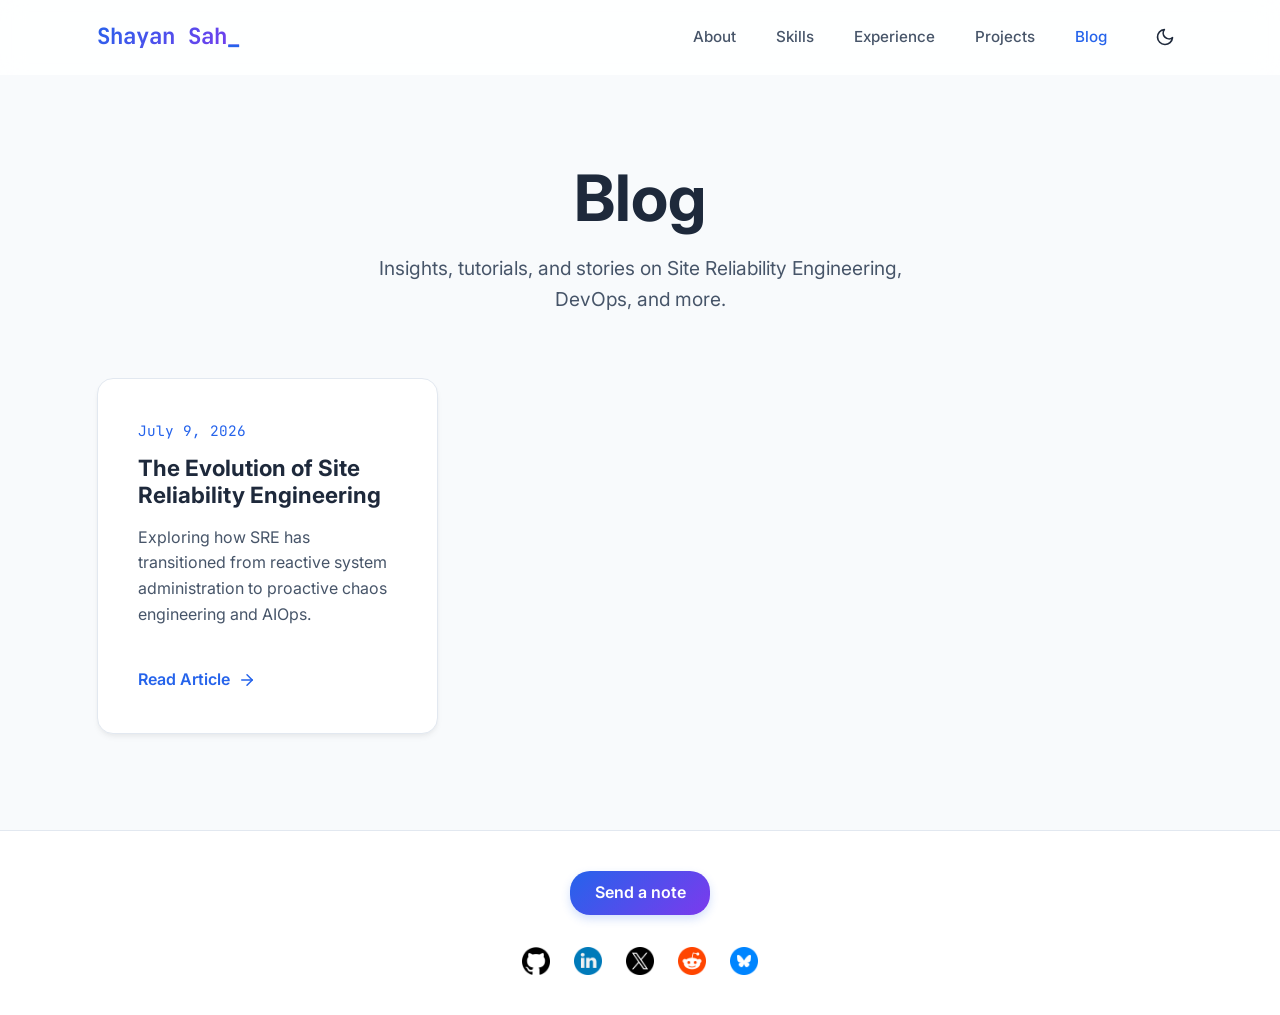
==== blog.html @ 854a1007 "feat: Send Note Link, Blog Page" ====
<!DOCTYPE html>
<html lang="en">
<head>
    <meta charset="UTF-8">
    <meta name="viewport" content="width=device-width, initial-scale=1.0">
    <meta name="description" content="Blog by Shayan Saha, Site Reliability Engineer">
    <title>Blog - Shayan</title>
    <link rel="preconnect" href="https://fonts.googleapis.com">
    <link rel="preconnect" href="https://fonts.gstatic.com" crossorigin>
    <link href="https://fonts.googleapis.com/css2?family=Inter:wght@300;400;500;600;700;800&family=JetBrains+Mono:wght@400;500&display=swap" rel="stylesheet">
    <link rel="stylesheet" href="style.css">
    <link rel="icon" href="assets/my_dp.png" type="image/x-icon">
    <style>
        .blog-header {
            padding-top: 10rem;
            padding-bottom: 4rem;
            text-align: center;
        }
        .blog-header h1 {
            font-size: clamp(2.5rem, 6vw, 4rem);
            margin-bottom: 1rem;
        }
        .blog-header p {
            font-size: 1.2rem;
            color: var(--text-secondary);
            max-width: 600px;
            margin: 0 auto;
        }
        .blog-grid {
            display: grid;
            grid-template-columns: repeat(auto-fill, minmax(320px, 1fr));
            gap: 2rem;
            margin-bottom: 6rem;
        }
        .blog-card {
            display: flex;
            flex-direction: column;
            height: 100%;
        }
        .blog-card h3 {
            font-size: 1.4rem;
            margin-bottom: 1rem;
        }
        .blog-card p {
            flex-grow: 1;
        }
        .blog-date {
            font-family: var(--font-mono);
            font-size: 0.9rem;
            color: var(--accent-1);
            margin-bottom: 0.8rem;
        }
        .blog-read-more {
            display: inline-flex;
            align-items: center;
            gap: 0.5rem;
            color: var(--accent-1);
            font-weight: 600;
            text-decoration: none;
            margin-top: 1.5rem;
            transition: var(--transition-standard);
        }
        .blog-read-more:hover {
            gap: 0.8rem;
        }
    </style>
</head>
<body>
    <canvas id="rain-left" class="coding-rain"></canvas>
    <canvas id="rain-right" class="coding-rain"></canvas>
    
    <nav class="navbar" id="navbar">
        <div class="nav-content">
            <a href="index.html" class="logo"><span id="typing-text"></span><span class="cursor">_</span></a>
            
            <div class="mobile-menu-btn" id="mobile-menu-btn">
                <span></span>
                <span></span>
                <span></span>
            </div>

            <ul class="nav-links" id="nav-links">
                <li><a href="index.html#about">About</a></li>
                <li><a href="index.html#skills">Skills</a></li>
                <li><a href="index.html#experience">Experience</a></li>
                <li><a href="index.html#projects">Projects</a></li>
                <li><a href="blog.html" style="color: var(--accent-1);">Blog</a></li>
                <li>
                    <button id="theme-toggle" class="theme-toggle" aria-label="Toggle Theme">
                        <svg class="sun-icon" viewBox="0 0 24 24" width="20" height="20" stroke="currentColor" stroke-width="2" fill="none" stroke-linecap="round" stroke-linejoin="round" style="display: none;"><circle cx="12" cy="12" r="5"></circle><line x1="12" y1="1" x2="12" y2="3"></line><line x1="12" y1="21" x2="12" y2="23"></line><line x1="4.22" y1="4.22" x2="5.64" y2="5.64"></line><line x1="18.36" y1="18.36" x2="19.78" y2="19.78"></line><line x1="1" y1="12" x2="3" y2="12"></line><line x1="21" y1="12" x2="23" y2="12"></line><line x1="4.22" y1="19.78" x2="5.64" y2="18.36"></line><line x1="18.36" y1="5.64" x2="19.78" y2="4.22"></line></svg>
                        <svg class="moon-icon" viewBox="0 0 24 24" width="20" height="20" stroke="currentColor" stroke-width="2" fill="none" stroke-linecap="round" stroke-linejoin="round"><path d="M21 12.79A9 9 0 1 1 11.21 3 7 7 0 0 0 21 12.79z"></path></svg>
                    </button>
                </li>
            </ul>
        </div>
    </nav>

    <header class="blog-header container fade-in">
        <h1>Blog</h1>
        <p>Insights, tutorials, and stories on Site Reliability Engineering, DevOps, and more.</p>
    </header>

    <section class="container fade-in">
        <div class="blog-grid">
            <!-- Example Blog Post -->
            <div class="card blog-card">
                <div class="blog-date">July 9, 2026</div>
                <h3>The Evolution of Site Reliability Engineering</h3>
                <p>Exploring how SRE has transitioned from reactive system administration to proactive chaos engineering and AIOps.</p>
                <a href="blogs/blog-1.html" class="blog-read-more">Read Article <svg viewBox="0 0 24 24" width="18" height="18" stroke="currentColor" stroke-width="2" fill="none" stroke-linecap="round" stroke-linejoin="round"><line x1="5" y1="12" x2="19" y2="12"></line><polyline points="12 5 19 12 12 19"></polyline></svg></a>
            </div>
            
            <!-- Add more blog cards here as you write them -->
        </div>
    </section>

    <footer>
        <div class="container" style="display: flex; flex-direction: column; align-items: center; gap: 2rem;">
            <a href="https://tally.so/r/5B50Kb" target="_blank" rel="noopener noreferrer" class="nav-contact-btn" style="width: 140px; height: 44px; font-size: 1rem;">
                <span class="btn-text">Send a note</span>
                <span class="btn-icon">
                    <svg viewBox="0 0 24 24" width="18" height="18" stroke="currentColor" stroke-width="2" fill="none" stroke-linecap="round" stroke-linejoin="round"><path d="M12 20h9"></path><path d="M16.5 3.5a2.121 2.121 0 0 1 3 3L7 19l-4 1 1-4L16.5 3.5z"></path></svg>
                </span>
            </a>
            <div class="footer-socials">
                <a href="https://github.com/shayansaha85" target="_blank" title="GitHub" aria-label="GitHub">
                    <img src="assets/github.png" alt="GitHub" width="28" height="28" style="border-radius: 4px;">
                </a>
                <a href="https://linkedin.com/in/shayansaha85" target="_blank" title="LinkedIn" aria-label="LinkedIn">
                    <img src="assets/linkedin.png" alt="LinkedIn" width="28" height="28" style="border-radius: 4px;">
                </a>
                <a href="https://x.com/shayansaha85" target="_blank" title="X" aria-label="X">
                    <img src="assets/x.png" alt="X" width="28" height="28" style="border-radius: 4px;">
                </a>
                <a href="https://reddit.com/user/shayansaha85" target="_blank" title="Reddit" aria-label="Reddit">
                    <img src="assets/reddit.png" alt="Reddit" width="28" height="28" style="border-radius: 4px;">
                </a>
                <a href="https://bsky.app/profile/shayandev.bsky.social" target="_blank" title="Bluesky" aria-label="Bluesky">
                    <img src="assets/bluesky.png" alt="Bluesky" width="28" height="28" style="border-radius: 4px;">
                </a>
            </div>
        </div>
    </footer>

    <script src="script.js"></script>
</body>
</html>
---- style.css ----
/* Premium Light Theme Style */
:root {
    --bg-main: #f8fafc;
    --bg-alt: #ffffff;
    --text-primary: #1e293b;
    --text-secondary: #475569;
    --text-muted: #64748b;
    
    --accent-1: #2563eb;
    --accent-1-light: rgba(37, 99, 235, 0.1);
    --accent-2: #7c3aed;
    --accent-gradient: linear-gradient(135deg, var(--accent-1), var(--accent-2));
    
    --border-color: #e2e8f0;
    --card-bg: #ffffff;
    
    --shadow-sm: 0 1px 2px 0 rgba(0, 0, 0, 0.05);
    --shadow-md: 0 4px 6px -1px rgba(0, 0, 0, 0.05), 0 2px 4px -1px rgba(0, 0, 0, 0.03);
    --shadow-lg: 0 10px 15px -3px rgba(0, 0, 0, 0.05), 0 4px 6px -2px rgba(0, 0, 0, 0.025);
    --shadow-hover: 0 20px 25px -5px rgba(0, 0, 0, 0.1), 0 10px 10px -5px rgba(0, 0, 0, 0.04);
    
    --font-sans: 'Inter', system-ui, -apple-system, sans-serif;
    --font-mono: 'JetBrains Mono', 'Fira Code', monospace;
    
    --transition-standard: all 0.3s cubic-bezier(0.4, 0, 0.2, 1);
    --nav-bg: rgba(255, 255, 255, 0.85);
}

[data-theme="dark"] {
    --bg-main: #0a0f1c;
    --bg-alt: #111827;
    --text-primary: #f8fafc;
    --text-secondary: #cbd5e1;
    --text-muted: #94a3b8;
    
    --accent-1: #3b82f6;
    --accent-1-light: rgba(59, 130, 246, 0.2);
    --accent-2: #8b5cf6;
    --accent-gradient: linear-gradient(135deg, var(--accent-1), var(--accent-2));
    
    --border-color: #1f2937;
    --card-bg: #111827;
    
    --shadow-sm: 0 1px 2px 0 rgba(0, 0, 0, 0.3);
    --shadow-md: 0 4px 6px -1px rgba(0, 0, 0, 0.3), 0 2px 4px -1px rgba(0, 0, 0, 0.2);
    --shadow-lg: 0 10px 15px -3px rgba(0, 0, 0, 0.3), 0 4px 6px -2px rgba(0, 0, 0, 0.2);
    --shadow-hover: 0 20px 25px -5px rgba(0, 0, 0, 0.4), 0 10px 10px -5px rgba(0, 0, 0, 0.2);
    --nav-bg: rgba(17, 24, 39, 0.85);
}

[data-theme="dark"] img[src*="github.png"],
[data-theme="dark"] img[src*="x.png"] {
    filter: invert(1);
}


* {
    margin: 0;
    padding: 0;
    box-sizing: border-box;
}

html {
    scroll-behavior: smooth;
    scroll-padding-top: 80px;
}

body {
    background-color: var(--bg-main);
    color: var(--text-primary);
    font-family: var(--font-sans);
    line-height: 1.6;
    overflow-x: hidden;
}

.container {
    max-width: 1150px;
    margin: 0 auto;
    padding: 0 2rem;
}

/* Typography */
h1, h2, h3, h4 {
    color: var(--text-primary);
    font-weight: 700;
    line-height: 1.2;
}

p {
    color: var(--text-secondary);
    margin-bottom: 1rem;
}

/* Utility Classes */
.bg-alt {
    background-color: var(--bg-alt);
}

.card {
    background: var(--card-bg);
    border: 1px solid var(--border-color);
    border-radius: 16px;
    padding: 2.5rem;
    box-shadow: var(--shadow-md);
    transition: var(--transition-standard);
}

.card:hover {
    box-shadow: var(--shadow-hover);
    transform: translateY(-4px);
}

/* Navbar */
.navbar {
    position: fixed;
    top: 0;
    width: 100%;
    background-color: var(--nav-bg);
    backdrop-filter: blur(12px);
    -webkit-backdrop-filter: blur(12px);
    border-bottom: 1px solid transparent;
    z-index: 1000;
    transition: var(--transition-standard);
}

.navbar.scrolled {
    border-bottom: 1px solid var(--border-color);
    box-shadow: var(--shadow-sm);
}

.nav-content {
    display: flex;
    justify-content: space-between;
    align-items: center;
    max-width: 1150px;
    margin: 0 auto;
    padding: 1.2rem 2rem;
}

.logo {
    font-family: var(--font-mono);
    font-weight: 700;
    font-size: 1.4rem;
    color: var(--text-primary);
    text-decoration: none;
    background: var(--accent-gradient);
    -webkit-background-clip: text;
    -webkit-text-fill-color: transparent;
}

.cursor {
    color: var(--accent-1);
    -webkit-text-fill-color: initial;
    animation: blink 1s step-end infinite;
}

@keyframes blink { 50% { opacity: 0; } }

.nav-links {
    list-style: none;
    display: flex;
    gap: 2.5rem;
    align-items: center;
}

.nav-links a {
    color: var(--text-secondary);
    text-decoration: none;
    font-size: 0.95rem;
    font-weight: 500;
    transition: var(--transition-standard);
}

.nav-links a:hover {
    color: var(--accent-1);
}

.theme-toggle {
    background: none;
    border: none;
    color: var(--text-primary);
    cursor: pointer;
    display: flex;
    align-items: center;
    justify-content: center;
    padding: 0.5rem;
    border-radius: 50%;
    transition: var(--transition-standard);
}

.theme-toggle:hover {
    background: var(--accent-1-light);
    color: var(--accent-1);
}

/* Mobile Menu Button */
.mobile-menu-btn {
    display: none;
    flex-direction: column;
    justify-content: space-between;
    width: 30px;
    height: 21px;
    cursor: pointer;
    z-index: 1001;
}

.mobile-menu-btn span {
    display: block;
    height: 3px;
    width: 100%;
    background-color: var(--text-primary);
    border-radius: 3px;
    transition: var(--transition-standard);
}

/* Hero Section */
.hero {
    min-height: 100vh;
    display: flex;
    align-items: center;
    position: relative;
    overflow: hidden;
}

.hero-container {
    position: relative;
    z-index: 2;
    padding-top: 6rem;
}

.hero-decoration {
    position: absolute;
    top: -10%;
    right: -5%;
    width: 600px;
    height: 600px;
    background: radial-gradient(circle, var(--accent-1-light) 0%, transparent 60%);
    z-index: 1;
    border-radius: 50%;
    opacity: 0.8;
}

.greeting {
    font-family: var(--font-mono);
    color: var(--accent-1);
    font-weight: 500;
    margin-bottom: 1rem;
    font-size: 1.1rem;
}

.hero h1 {
    font-size: clamp(3rem, 8vw, 5rem);
    font-weight: 800;
    letter-spacing: -0.02em;
    margin-bottom: 0.5rem;
    color: var(--text-primary);
}

.role {
    font-size: clamp(1.8rem, 4vw, 3rem);
    color: var(--text-muted);
    font-weight: 600;
    margin-bottom: 2rem;
}

.summary {
    max-width: 650px;
    font-size: 1.15rem;
    color: var(--text-secondary);
    margin-bottom: 3rem;
    line-height: 1.7;
}

.cta-group {
    display: flex;
    flex-wrap: wrap;
    gap: 1.2rem;
}

.btn {
    display: inline-flex;
    align-items: center;
    justify-content: center;
    gap: 0.6rem;
    padding: 0.9rem 1.8rem;
    border-radius: 8px;
    font-weight: 600;
    font-size: 1rem;
    text-decoration: none;
    transition: var(--transition-standard);
    cursor: pointer;
}

.btn.primary {
    background: linear-gradient(270deg, var(--accent-1), var(--accent-2), var(--accent-1));
    background-size: 200% 100%;
    color: white;
    border: none;
    border-radius: 50px;
    padding: 1rem 2.5rem;
    box-shadow: 0 4px 15px rgba(37, 99, 235, 0.4);
    animation: gradientMove 6s ease infinite;
}

.btn.primary:hover {
    transform: translateY(-3px) scale(1.02);
    box-shadow: 0 8px 25px rgba(124, 58, 237, 0.5);
    background-position: 100% 50%;
}

@keyframes gradientMove {
    0% { background-position: 0% 50%; }
    50% { background-position: 100% 50%; }
    100% { background-position: 0% 50%; }
}

.btn.secondary {
    background: transparent;
    color: var(--text-primary);
    border: 1px solid var(--border-color);
}

.btn.secondary:hover {
    transform: translateY(-2px);
    /* border-color: var(--accent-1); */
    color: var(--accent-1);
    background: var(--accent-1-light);
}

.nav-contact-btn {
    position: relative;
    display: inline-flex;
    align-items: center;
    justify-content: center;
    width: 120px;
    height: 36px;
    border-radius: 20px;
    background: var(--accent-gradient);
    color: white;
    text-decoration: none;
    font-size: 0.9rem;
    font-weight: 600;
    overflow: hidden;
    box-shadow: 0 4px 10px rgba(37, 99, 235, 0.2);
    transition: transform 0.3s ease, box-shadow 0.3s ease;
}

.nav-links a.nav-contact-btn {
    color: white;
}

.nav-links a.nav-contact-btn:hover {
    color: white;
}

.nav-contact-btn:hover {
    transform: translateY(-2px);
    box-shadow: 0 6px 15px rgba(139, 92, 246, 0.4);
}

.nav-contact-btn .btn-text {
    transition: transform 0.3s cubic-bezier(0.4, 0, 0.2, 1), opacity 0.3s ease;
    position: absolute;
}

.nav-contact-btn .btn-icon {
    position: absolute;
    transform: translateY(20px);
    opacity: 0;
    transition: transform 0.3s cubic-bezier(0.4, 0, 0.2, 1), opacity 0.3s ease;
}

.nav-contact-btn:hover .btn-text {
    transform: translateY(-20px);
    opacity: 0;
}

.nav-contact-btn:hover .btn-icon {
    transform: translateY(0);
    opacity: 1;
}

/* Sections Global */
.section {
    padding: 6rem 0;
}

.section-title {
    font-family: var(--font-mono);
    font-size: 1.2rem;
    display: flex;
    align-items: center;
    gap: 1rem;
    margin-bottom: 3.5rem;
    color: var(--accent-1);
}

.section-title span {
    color: var(--text-primary);
    font-family: var(--font-sans);
    font-size: 2.2rem;
    font-weight: 800;
    letter-spacing: -0.02em;
}

.section-title::after {
    content: "";
    flex-grow: 1;
    height: 1px;
    background: var(--border-color);
    margin-left: 1rem;
}

/* About Section */
.about-grid {
    display: grid;
    grid-template-columns: 1.1fr 1fr;
    gap: 3rem;
    align-items: center;
}

.contact-info {
    margin-top: 2rem;
    padding-top: 1.5rem;
    border-top: 1px solid var(--border-color);
    display: flex;
    flex-direction: column;
    gap: 0.8rem;
}

.info-item {
    display: flex;
    align-items: baseline;
    gap: 0.8rem;
}

.info-label {
    font-family: var(--font-mono);
    color: var(--accent-1);
    font-size: 0.9rem;
    font-weight: 500;
}

.info-item a {
    color: var(--text-primary);
    text-decoration: none;
    transition: var(--transition-standard);
}

.info-item a:hover {
    color: var(--accent-1);
}

.gradient-border {
    position: relative;
}

.gradient-border::before {
    content: "";
    position: absolute;
    top: 0; left: 0; right: 0;
    height: 4px;
    background: var(--accent-gradient);
    border-radius: 16px 16px 0 0;
}

.cert-list {
    list-style: none;
    display: flex;
    flex-direction: column;
    gap: 1.5rem;
    margin-top: 1.5rem;
}

.cert-list li {
    display: flex;
    gap: 1.2rem;
    align-items: center;
}

.cert-icon {
    font-size: 2.5rem;
    background: var(--bg-main);
    padding: 0.5rem;
    border-radius: 12px;
}

.cert-details h4 {
    font-size: 1.05rem;
    color: var(--text-primary);
    margin-bottom: 0.2rem;
}

.cert-details span {
    font-size: 0.9rem;
    color: var(--text-muted);
}

/* Skills */
.skills-grid {
    display: grid;
    grid-template-columns: repeat(auto-fit, minmax(320px, 1fr));
    gap: 2rem;
}

.skill-category h3 {
    margin-bottom: 1.5rem;
    font-size: 1.2rem;
    color: var(--text-primary);
}

.badges {
    display: flex;
    flex-wrap: wrap;
    gap: 0.6rem;
}

.badge {
    background: var(--bg-main);
    color: var(--text-secondary);
    padding: 0.5rem 1rem;
    border-radius: 20px;
    font-size: 0.9rem;
    font-weight: 500;
    border: 1px solid var(--border-color);
    transition: var(--transition-standard);
}

.badge:hover {
    background: var(--accent-1-light);
    color: var(--accent-1);
    border-color: rgba(37, 99, 235, 0.3);
}

/* Skills Carousel */
.skills-carousel-container {
    overflow: hidden;
    white-space: nowrap;
    position: relative;
    width: 100%;
    padding: 1rem 0;
    mask-image: linear-gradient(to right, transparent, black 10%, black 90%, transparent);
    -webkit-mask-image: linear-gradient(to right, transparent, black 10%, black 90%, transparent);
}

.skills-carousel-track {
    display: inline-flex;
    gap: 4rem;
    align-items: center;
    width: max-content;
    animation: scroll-carousel 45s linear infinite;
}

.skills-carousel-track:hover {
    animation-play-state: paused;
}

.skills-carousel-track img {
    height: 45px;
    width: auto;
    object-fit: contain;
    filter: grayscale(100%) opacity(0.6);
    transition: filter 0.3s ease, opacity 0.3s ease, transform 0.3s ease;
    cursor: pointer;
}

.skills-carousel-track img:hover {
    filter: grayscale(0%) opacity(1);
    transform: scale(1.15);
}

[data-theme="dark"] .skills-carousel-track img {
    filter: grayscale(100%) brightness(1.5) opacity(0.6);
}

[data-theme="dark"] .skills-carousel-track img:hover {
    filter: grayscale(0%) brightness(1) opacity(1);
}

@keyframes scroll-carousel {
    0% {
        transform: translateX(0);
    }
    100% {
        transform: translateX(calc(-50% - 2rem));
    }
}

/* Experience */
.timeline {
    position: relative;
    max-width: 800px;
    margin: 0 auto;
}

.timeline::before {
    content: '';
    position: absolute;
    left: 0;
    top: 0;
    bottom: 0;
    width: 2px;
    background: var(--border-color);
    margin-left: 1.5rem;
}

.timeline-item {
    position: relative;
    margin-bottom: 2.5rem;
    margin-left: 3.5rem;
}

.timeline-item::before {
    content: '';
    position: absolute;
    left: -2.35rem;
    top: 2rem;
    width: 14px;
    height: 14px;
    background: white;
    border: 3px solid var(--accent-1);
    border-radius: 50%;
    z-index: 1;
}

.timeline-date {
    font-family: var(--font-mono);
    color: var(--accent-1);
    font-size: 0.9rem;
    font-weight: 600;
    margin-bottom: 0.8rem;
}

.timeline-content h3 {
    font-size: 1.4rem;
    margin-bottom: 0.3rem;
}

.timeline-content h4 {
    font-size: 1.1rem;
    color: var(--text-muted);
    font-weight: 500;
    margin-bottom: 1.2rem;
}

.timeline-content ul {
    list-style: none;
}

.timeline-content ul li {
    position: relative;
    padding-left: 1.5rem;
    margin-bottom: 0.6rem;
    color: var(--text-secondary);
}

.timeline-content ul li::before {
    content: "▹";
    position: absolute;
    left: 0;
    color: var(--accent-1);
    font-size: 1.2rem;
    line-height: 1;
}

/* Projects */
.projects-grid {
    display: grid;
    grid-template-columns: repeat(auto-fill, minmax(320px, 1fr));
    gap: 2rem;
}

.project-card {
    display: flex;
    flex-direction: column;
    height: 100%;
}

.project-header {
    display: flex;
    justify-content: space-between;
    align-items: center;
    margin-bottom: 1.5rem;
}

.github-link {
    color: var(--text-muted);
    transition: var(--transition-standard);
}

.github-link:hover {
    color: var(--accent-1);
    transform: translateY(-2px);
}

.project-card h3 {
    font-size: 1.3rem;
    margin-bottom: 1rem;
}

.project-card p {
    color: var(--text-secondary);
    font-size: 0.95rem;
    margin-bottom: 1.5rem;
    flex-grow: 1;
}

.project-tech {
    display: flex;
    flex-wrap: wrap;
    gap: 1rem;
    list-style: none;
    font-family: var(--font-mono);
    font-size: 0.8rem;
    color: var(--text-muted);
    margin-top: auto;
}

/* Footer and Socials */
.hero-socials {
    display: flex;
    flex-wrap: wrap;
    gap: 1rem;
    margin-top: 2.5rem;
}

.hero-socials a {
    color: var(--text-secondary);
    display: flex;
    align-items: center;
    justify-content: center;
    /* padding: 0.5rem; */
    border-radius: 50%;
    background: var(--card-bg);
    border: 1px solid var(--border-color);
    box-shadow: var(--shadow-sm);
    transition: var(--transition-standard);
}

.hero-socials a:hover {
    color: var(--accent-1);
    /* border-color: var(--accent-1); */
    transform: translateY(-7px);
    /* box-shadow: 0 4px 10px rgba(37, 99, 235, 0.15); */
}

footer {
    padding: 2.5rem 0;
    text-align: center;
    background: var(--card-bg);
    border-top: 1px solid var(--border-color);
}

.footer-socials {
    display: flex;
    justify-content: center;
    flex-wrap: wrap;
    gap: 1.5rem;
}

.footer-socials a {
    color: var(--text-muted);
    display: flex;
    align-items: center;
    justify-content: center;
    transition: var(--transition-standard);
}

.footer-socials a:hover {
    color: var(--accent-1);
    transform: translateY(-7px);
}

.social-icon {
    width: 22px;
    height: 22px;
}

/* Animations */
.fade-in {
    opacity: 0;
    transform: translateY(30px);
    transition: opacity 0.8s ease, transform 0.8s ease;
}

.fade-in.visible {
    opacity: 1;
    transform: translateY(0);
}

/* Responsive Media Queries */
@media (max-width: 992px) {
    .about-grid {
        grid-template-columns: 1fr;
    }
}

@media (max-width: 768px) {
    .section {
        padding: 4rem 0;
    }
    
    .hero {
        text-align: left;
    }

    .cta-group {
        flex-direction: column;
        align-items: stretch;
    }
    
    .btn {
        width: 100%;
    }

    /* Mobile Menu Implementation */
    .mobile-menu-btn {
        display: flex;
    }

    .nav-links {
        position: absolute;
        top: 100%;
        left: 0;
        right: 0;
        background: var(--card-bg);
        flex-direction: column;
        gap: 0;
        border-bottom: 1px solid var(--border-color);
        box-shadow: var(--shadow-md);
        clip-path: polygon(0 0, 100% 0, 100% 0, 0 0);
        transition: clip-path 0.4s ease-in-out;
    }
    
    .nav-links.active {
        clip-path: polygon(0 0, 100% 0, 100% 100%, 0 100%);
    }

    .nav-links li {
        width: 100%;
        text-align: center;
    }

    .nav-links a {
        display: block;
        padding: 1.2rem;
        border-top: 1px solid var(--border-color);
    }
    
    /* Hamburger Animation */
    .mobile-menu-btn.active span:nth-child(1) {
        transform: translateY(9px) rotate(45deg);
    }
    .mobile-menu-btn.active span:nth-child(2) {
        opacity: 0;
    }
    .mobile-menu-btn.active span:nth-child(3) {
        transform: translateY(-9px) rotate(-45deg);
    }
    
    /* Timeline Fixes for Mobile */
    .timeline::before {
        margin-left: 0.5rem;
    }
    
    .timeline-item {
        margin-left: 2rem;
    }
    
    .timeline-item::before {
        left: -1.9rem;
    }
    
    .timeline-item {
        padding: 1.5rem;
    }
}

/* Certifications Section */
.cert-card {
    display: flex;
    flex-direction: column;
    align-items: center;
    text-align: center;
    gap: 1.5rem;
    padding: 2.5rem 1.5rem;
    perspective: 1000px;
}

.cert-logo {
    width: 160px;
    height: 160px;
    object-fit: contain;
    transition: transform 0.5s cubic-bezier(0.175, 0.885, 0.32, 1.275), filter 0.5s ease, box-shadow 0.5s ease;
    transform: scale(0.875) translateZ(0);
    backface-visibility: hidden;
    will-change: transform;
    background-color: #ffffff;
    padding: 1rem;
    border-radius: 12px;
    box-shadow: 0 4px 10px rgba(0, 0, 0, 0.05);
}

.cert-card:hover .cert-logo {
    transform: scale(1) rotateX(10deg) rotateY(-15deg) translateZ(0);
    box-shadow: 0 15px 25px rgba(0, 0, 0, 0.15);
}

.cert-card-content {
    display: flex;
    flex-direction: column;
    align-items: center;
    gap: 0.5rem;
    flex-grow: 1;
    width: 100%;
}

.cert-card-content h4 {
    color: var(--text-primary);
    font-size: 1.25rem;
    margin-bottom: 0.2rem;
    line-height: 1.3;
}

.cert-card-content span {
    color: var(--text-secondary);
    font-size: 1rem;
    font-weight: 500;
}

.cert-btn {
    margin-top: 1.5rem;
    width: 100%;
}

/* About Illustration Hover Effect */
.about-illustration {
    perspective: 1000px;
}
.about-illustration img {
    transition: transform 0.6s cubic-bezier(0.175, 0.885, 0.32, 1.275);
    transform: translateZ(0);
    will-change: transform;
    backface-visibility: hidden;
}

/* Coding Rain Effect */
.coding-rain {
    position: fixed;
    top: 0;
    bottom: 0;
    width: calc(50vw - 575px); /* width to fill empty side space */
    z-index: 0;
    pointer-events: none;
    opacity: 0.12;
}

#rain-left {
    left: 0;
}

#rain-right {
    right: 0;
}

@media (max-width: 1300px) {
    .coding-rain {
        display: none;
    }
}
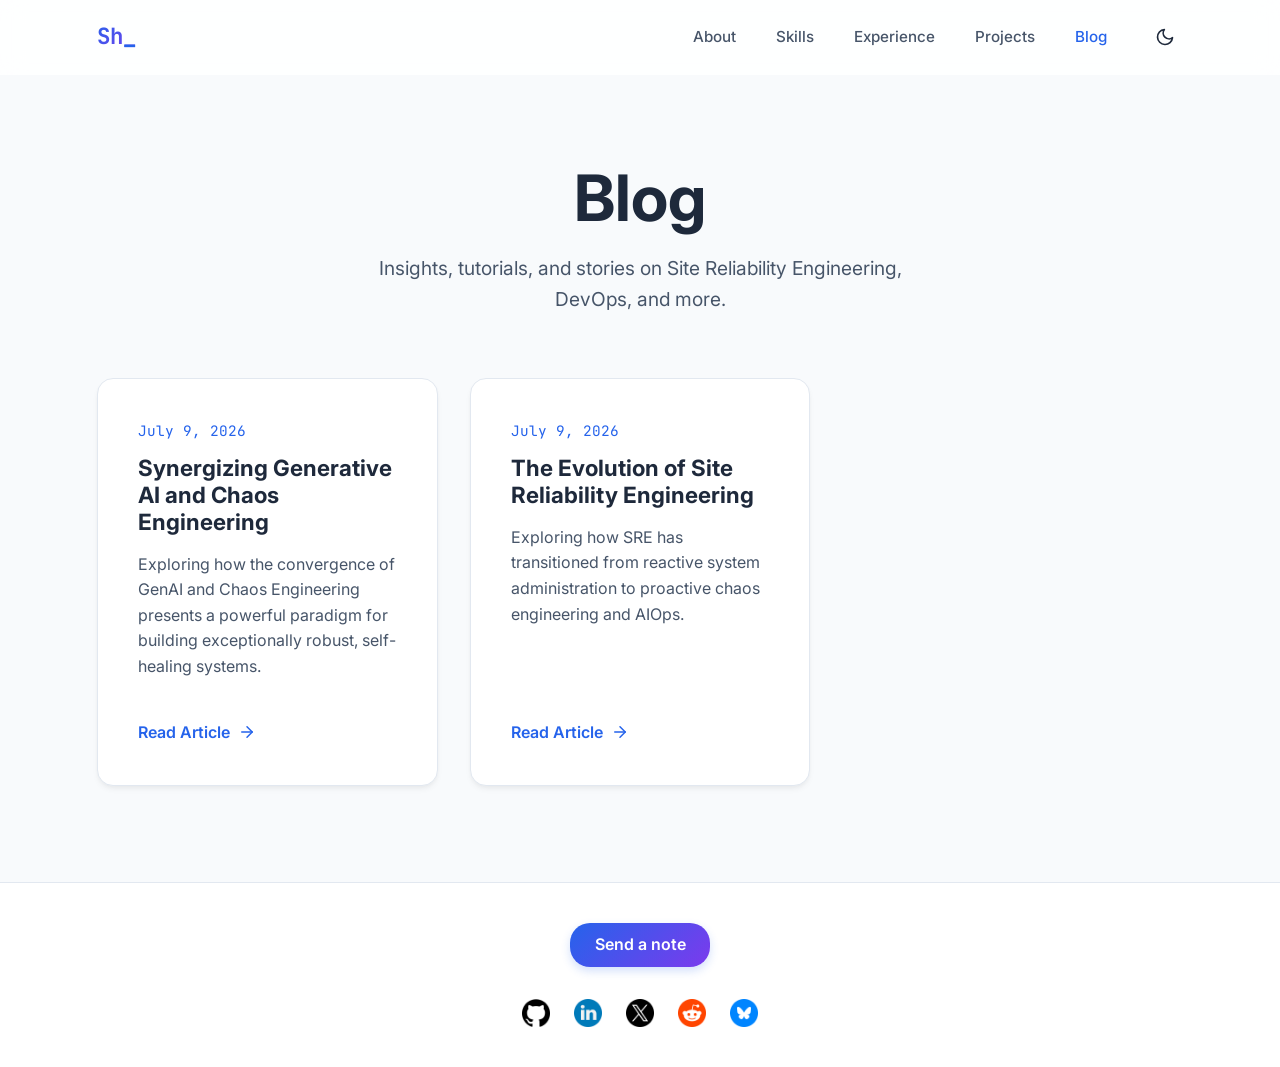
==== commit e56e093f: "add: New Blog" ====
--- a/blog.html
+++ b/blog.html
@@ -102,8 +102,16 @@
 
     <section class="container fade-in">
         <div class="blog-grid">
-            <!-- Example Blog Post -->
-            <div class="card blog-card">
+            <!-- Blog 2 -->
+            <div class="blog-card card">
+                <div class="blog-date">July 9, 2026</div>
+                <h3>Synergizing Generative AI and Chaos Engineering</h3>
+                <p>Exploring how the convergence of GenAI and Chaos Engineering presents a powerful paradigm for building exceptionally robust, self-healing systems.</p>
+                <a href="blogs/blog-2.html" class="blog-read-more">Read Article <svg viewBox="0 0 24 24" width="18" height="18" stroke="currentColor" stroke-width="2" fill="none" stroke-linecap="round" stroke-linejoin="round"><line x1="5" y1="12" x2="19" y2="12"></line><polyline points="12 5 19 12 12 19"></polyline></svg></a>
+            </div>
+
+            <!-- Blog 1 -->
+            <div class="blog-card card">
                 <div class="blog-date">July 9, 2026</div>
                 <h3>The Evolution of Site Reliability Engineering</h3>
                 <p>Exploring how SRE has transitioned from reactive system administration to proactive chaos engineering and AIOps.</p>
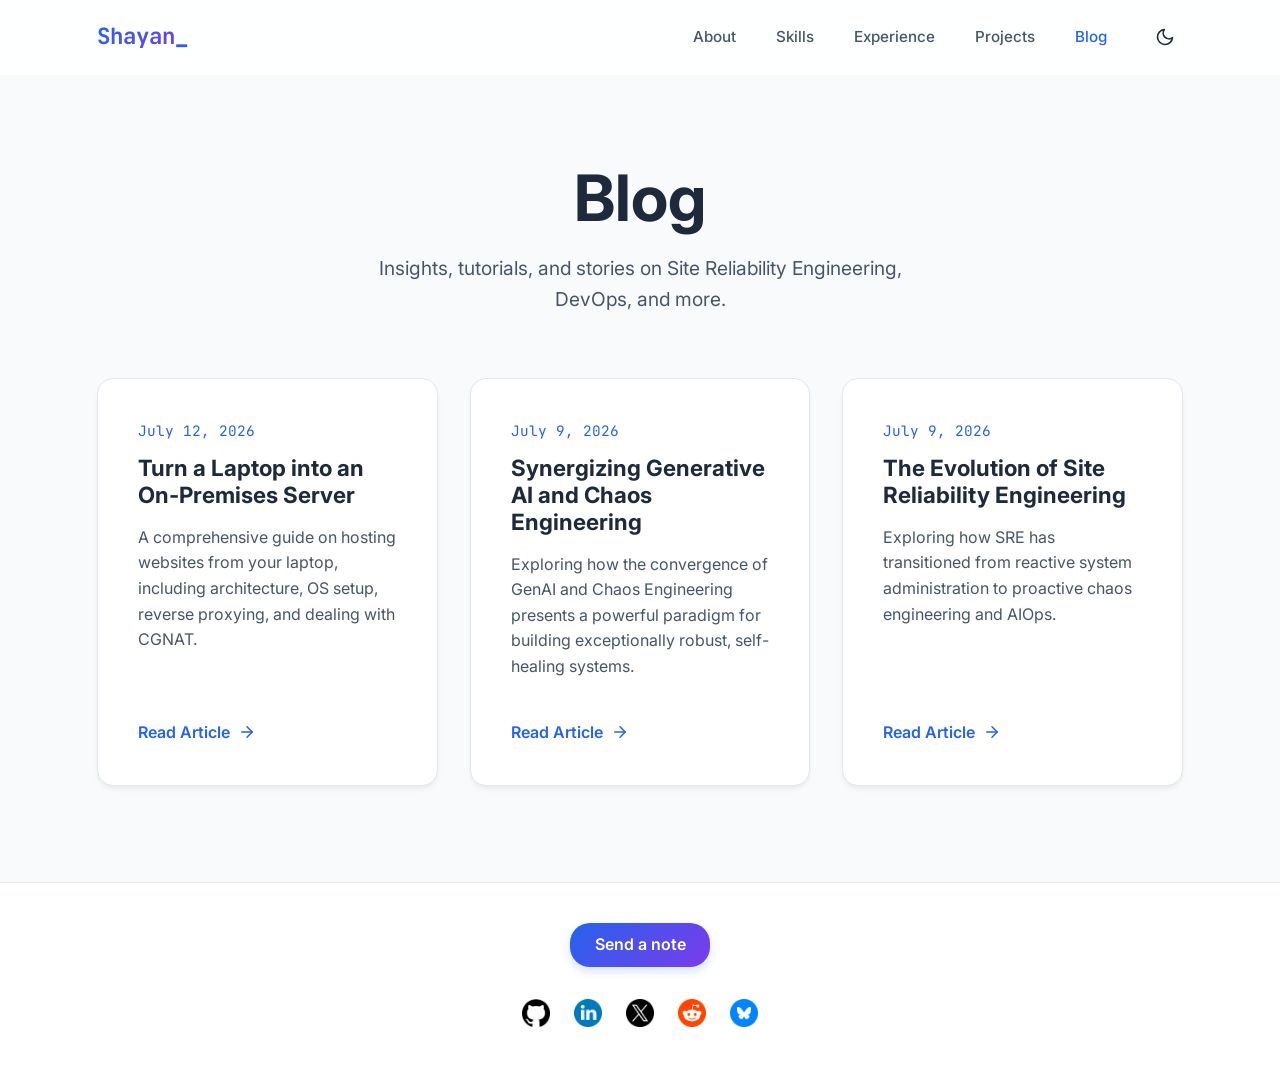
==== commit f5a9254b: "add: new blog" ====
--- a/blog.html
+++ b/blog.html
@@ -102,6 +102,14 @@
 
     <section class="container fade-in">
         <div class="blog-grid">
+            <!-- Blog 3 -->
+            <div class="blog-card card">
+                <div class="blog-date">July 12, 2026</div>
+                <h3>Turn a Laptop into an On-Premises Server</h3>
+                <p>A comprehensive guide on hosting websites from your laptop, including architecture, OS setup, reverse proxying, and dealing with CGNAT.</p>
+                <a href="blogs/blog-3.html" class="blog-read-more">Read Article <svg viewBox="0 0 24 24" width="18" height="18" stroke="currentColor" stroke-width="2" fill="none" stroke-linecap="round" stroke-linejoin="round"><line x1="5" y1="12" x2="19" y2="12"></line><polyline points="12 5 19 12 12 19"></polyline></svg></a>
+            </div>
+
             <!-- Blog 2 -->
             <div class="blog-card card">
                 <div class="blog-date">July 9, 2026</div>
